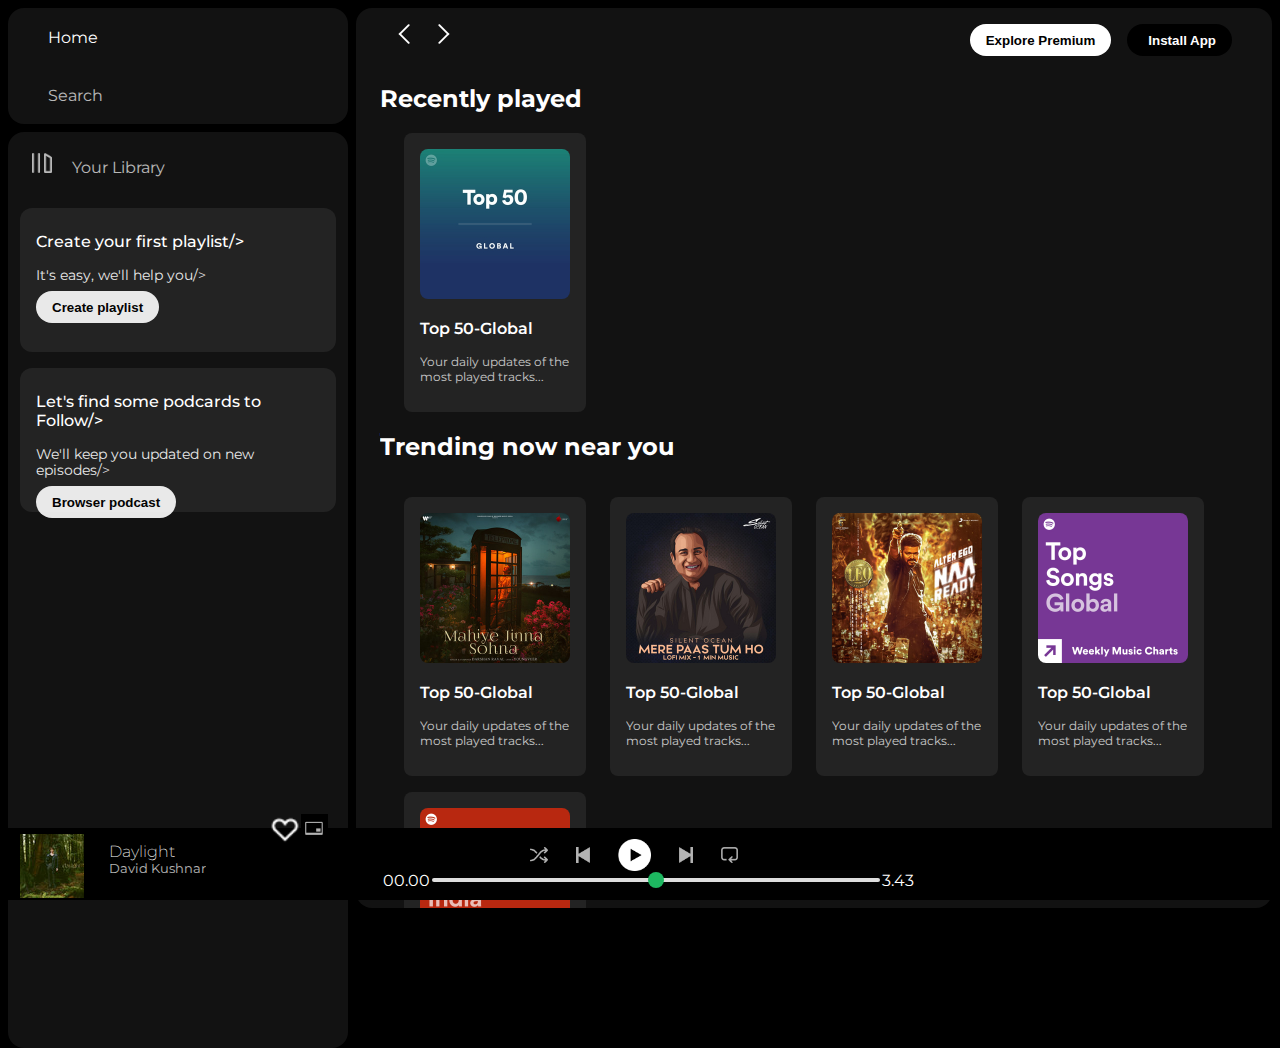
==== index.html @ 64c9b07a "Spotify Clone" ====
<!DOCTYPE html>
<html lang="en">
<head>
    <meta charset="UTF-8">
    <meta name="viewport" content="width=device-width, initial-scale=1.0">
    <link rel="stylesheet" href="https://cdnjs.cloudflare.com/ajax/libs/font-awesome/6.4.0/css/all.min.css" integrity="sha512-iecdLmaskl7CVkqkXNQ/ZH/XLlvWZOJyj7Yy7tcenmpD1ypASozpmT/E0iPtmFIB46ZmdtAc9eNBvH0H/ZpiBw==" crossorigin="anonymous" referrerpolicy="no-referrer" />
    <link href="style.css" rel="stylesheet">
    <link rel="icon" href="./Assets/logo.png">
    <title>Spotify-web player: Music for everyone</title>
    <link rel="preconnect" href="https://fonts.googleapis.com">
    <link rel="preconnect" href="https://fonts.gstatic.com" crossorigin>
    <link href="https://fonts.googleapis.com/css2?family=Montserrat:wght@300;400;500;600;700&family=Open+Sans:ital@0;1&display=swap" rel="stylesheet">
</head>
<body>
    <div class="main">
        <div class="sidebar">
            <div class="nav">
                <div class="nav-option" style="opacity: 1;">
                    <i class="fa-solid fa-house"></i>
                    <a href="#">Home</a>
                </div>
                <div class="nav-option">
                    <i class="fa-solid fa-magnifying-glass"></i>
                    <a href="#">Search</a>
                </div>
            </div>
            <div class="library">
                <div class="options">
                    <div class="lib-option nav-option">
                        <img src="./Assets/library_icon.png">
                        <a href="#">Your Library</a>
                    </div>
                    <div class="icons">
                        <i class="fa-solid fa-plus"></i>
                        <i class="fa-solid fa-arrow-right"></i>
                    </div>
                </div>
                <div class="lib-box">
                    <div class="box">
                        <p class="box-p1"> Create your first playlist/>
                        <p class="box-p2">It's easy, we'll help you/><br>
                        <button class="badge">Create playlist</button>
                    </div>
                    <div class="box">
                        <p class="box-p1"> Let's find some podcards to Follow/>
                        <p class="box-p2">We'll keep you updated on new episodes/><br>
                        <button class="badge">Browser podcast</button>
                    </div>
                </div>
            </div>
        </div>
        <div class="main-content">
            <div class="sticky-nav ">
                <div class="nav-icons">
                <img src="./Assets/backward_icon.png ">
                <img src="./Assets/forward_icon.png" class="hide">
            </div>
            <div class="sticky-nav-buttons ">
                <button class="badge nav-item hide">Explore Premium</button>
                <button class="badge nav-item dark-badge">
                    <i class="fa-sharp fa-regular fa-circle-down" style="margin-right:5px;"></i>Install App</button>
                <i class="fa-regular fa-user"></i>
            </div>
        </div>
                <h2>Recently played</h2>
                <div>
                    <div class="card opec">
                        <img src="./Assets/card1img.jpeg" class="card-img">
                        <p class="card-title">Top 50-Global</p>
                        <p class="card-inf">Your daily updates of the most played tracks...</p>
                    </div>
                </div>
                <h2>Trending now near you</h2>
                <div class="cards-container">
                    <div class="card">
                        <img src="./Assets/card2img.jpeg" class="card-img">
                        <p class="card-title">Top 50-Global</p>
                        <p class="card-inf">Your daily updates of the most played tracks...</p>
                    </div>

                     <div class="card">
                        <img src="./Assets/card3img.jpeg" class="card-img">
                        <p class="card-title">Top 50-Global</p>
                        <p class="card-inf">Your daily updates of the most played tracks...</p>
                    </div>
              
                    <div class="card">
                        <img src="./Assets/card4img.jpeg" class="card-img">
                        <p class="card-title">Top 50-Global</p>
                        <p class="card-inf">Your daily updates of the most played tracks...</p>
                    </div>

                    <div class="card">
                        <img src="./Assets/card5img.jpeg" class="card-img">
                        <p class="card-title">Top 50-Global</p>
                        <p class="card-inf">Your daily updates of the most played tracks...</p>
                    </div>

                    <div class="card">
                        <img src="./Assets/card6img.jpeg" class="card-img">
                        <p class="card-title">Top 50-Global</p>
                        <p class="card-inf">Your daily updates of the most played tracks...</p>
                    </div>

                </div>
                <h2>Featured charts</h2>
                <div class="cards-container">
                    <div class="card">
                        <img src="./Assets/card5img.jpeg" class="card-img">
                        <p class="card-title">Top 50-Global</p>
                        <p class="card-inf">Your daily updates of the most played tracks...</p>
                    </div>

                    <div class="card">
                        <img src="./Assets/card4img.jpeg" class="card-img">
                        <p class="card-title">Top 50-Global</p>
                        <p class="card-inf">Your daily updates of the most played tracks...</p>
                    </div>

                    <div class="card">
                        <img src="./Assets/card6img.jpeg" class="card-img">
                        <p class="card-title">Top 50-Global</p>
                        <p class="card-inf">Your daily updates of the most played tracks...</p>
                    </div>

                    <div class="card">
                        <img src="./Assets/card1img.jpeg" class="card-img">
                        <p class="card-title">Top 50-Global</p>
                        <p class="card-inf">Your daily updates of the most played tracks...</p>
                    </div>
                </div>
                <div class="footer">
                    <div class="line"></div>
                </div>
        </div>
        <div class="music-player">
            <div class="album">
                <div class="img-a"><img src="./Assets/album_picture.jpeg"></div>
                <div class="text-1">
                    <div class="album-text">Daylight</div>
                    <div class="album-text1">David Kushnar</div>
                </div>
                <div id="class">
                    <img src="./Assets/album_icon1.png">
                    <img class="ok" src="./Assets/album_icon2.png">
                </div>
            </div>
            <div class="player">
                <div class="player-controls">
                    <img src="./Assets/player_icon1.png"  class="playercontrol-icon">
                    <img src="./Assets/player_icon2.png"  class="playercontrol-icon">
                    <img src="./Assets/player_icon3.png"  class="playercontrol-icon" style="opacity: 1;height: 2rem;">
                    <img src="./Assets/player_icon4.png"  class="playercontrol-icon">
                    <img src="./Assets/player_icon5.png"  class="playercontrol-icon">
                </div>
                <div class="playback-bar">
                    <span curr-time>00.00</span>
                    <input type="range" min="0" max="100" step="1" class="progress-bar">
                    <span curr-time>3.43</span>
                </div>
            </div>
            <div class="controls"></div>
        </div>
    </div>
</body>
</html>
---- style.css ----
body{
    font-family: 'Montserrat', sans-serif;
    margin: 0;
    background-color: black;
    color: white;
    overflow: hidden;
}

.main{
    display: flex;
    height: 100vh;
    padding: 0.5rem;
}

.sidebar{
    background-color: #000;
    width: 340px;
    border-radius: 1rem;  /*1rem = 60px*/
    margin-right: 0.5rem;
}

.main-content{
    background-color: #121212;
    flex: 1;
    border-radius: 1rem;
    overflow: auto;
    padding-right: 15px;
    padding: 0 1.5rem 0 1.5rem;
}

.music-player{
   background-color: #000;
   bottom: 0;
   position: fixed;
   width: 100%;
   height: 72px;
}

a{
    text-decoration: none;
    color: white;
}

.nav{
    background-color: #121212;
    height: 100px;
    border-radius: 1rem;
    display: flex;
    flex-direction: column;
    justify-content: center;
    padding: 0.5rem 0.75rem;
}

.nav-option{
    line-height: 2.5rem;
    opacity: 0.7;
    padding: 0.5rem 0.75rem;
}
.nav-option:hover{
    line-height: 2.5rem;
    opacity: 1;
}


.nav-option i{
    font-size: 1.25rem;
}

.nav-option a{
    font-size: 1rem;
    margin-left: 1rem;
}

.library{
    background-color: #121212;
    border-radius: 1rem;
    height: 100%;
    margin-top: 0.5rem;
    padding: 0.5rem 0.75rem;
}

.options{
    display: flex;
    justify-content: space-between;
    align-items: center;
}

.lib-option img{
    height: 1.25rem;
    width: 1.25rem;
}

.icons{
    font-size: 1.25rem;
    display: flex;
}

.icons i{
    margin-right: 1rem;
    opacity: 0.7;

}

.icons i:hover{
    opacity: 1;
}

.box{
    background-color: #232323;
    height: 8rem;
    border-radius: 0.75rem;
    margin: 0.75rem 0 1rem 0;
    padding: 0.5rem 1rem;
}

.box-p1{
    font-size: 1rem;
    font-weight: 500;
}

.box-p2{
    font-size: 0.85rem;
    opacity: 0.9;
}

.badge{
    background-color: white;
    border: none;
    border-radius: 100px;
    padding: 0.25rem 1rem;
    font-weight: 700;
    height: 2rem;
    margin-top: 0.5rem;
    width: fit-content;
}



.sticky-nav{
    background-color: #121212;
    position: sticky;
    top: 0;
    display: flex;
    justify-content: space-between;
    align-items: center;
    padding: 0.5rem 0 0.5rem 0;
    z-index: 10;
}

.sticky-nav img{
    /* height: 1rem;
    width: 1rem; */
    margin-left: 0.75rem;
}

.sticky-nav-buttons {
    display: flex;
    justify-content: center;
    align-items: center;
}

.sticky-nav-buttons button{
    margin-right: 1rem;
}

.nav-item{
    margin-right: 1.5rem;
}
.dark-badge{
    background-color: #000;
    color: white;
}

@media(max-width:1000px){
    .hide{
        display: none;
    }
}

.card {
    background-color: #232323;
    width: 150px;
    border-radius: 0.5rem;
    padding: 1rem;
    margin-left: 1.5rem;
    margin-top: 1rem;
}

.card-img{
    width: 100%;
    border-radius: 0.5rem;
}

.card-title{
    font-weight: 600;

}
.card-inf{
    font-size: 0.75rem;
    opacity: 0.75;
}

.cards-container{
    display: flex;
    flex-wrap: wrap;
}


.footer{
    height: 250px;
    display: flex;
    align-items: center;
    justify-content: center;

}

.line{
    width: 90%;
    height: 30%;
    border-top: 1px solid white;
    opacity: 0.7;
}

.music-player{
    display: flex;
    justify-content: space-between;
    align-items: center;
}

.album{
    width: 25%;
    display: flex;
}
.img-a{
    margin: 0.75rem ;
   margin-top: 1.2rem;
}

.text-1{
    width: 160px;
    text-align: start;
    padding-left: 5px;
    margin-left: 0.5rem;
    margin-top: 1rem;
}
.album-text{
    margin-top: 12px;
    font-weight: 200;
    opacity: 1;
}
.album-text1{
    font-size: 0.80rem;
    opacity: 0.7;
}
#class{
  display: flex;
  justify-content: center;
  height: 2rem;
}

.player{
    width: 50%;
}

.controls{
    width: 25%;
}

.playercontrol-icon{
    height: 1rem;
    margin-right: 1.75rem;
    align-content: center;
    opacity: 0.7;
}

.playercontrol-icon:hover{
    opacity: 1;
}
.player-controls{
    display: flex;
    justify-content: center;
    align-items: center;
}

.playback-bar{
    display: flex;
    justify-content: center;
    align-items: center;
}

.progress-bar{
    width: 70%;
    appearance: none;
    background-color: transparent;
    cursor: pointer;
}

.progress-bar::-webkit-slider-runnable-track{
    background-color: #ddd;
    border-radius: 100px;
    height: 0.25rem;
}

.progress-bar::-webkit-slider-thumb{
    appearance: none;
    height: 1rem;
    width: 1rem;
    border-radius: 50%;
    background-color: #1db760;
    margin-top: -6px;
}
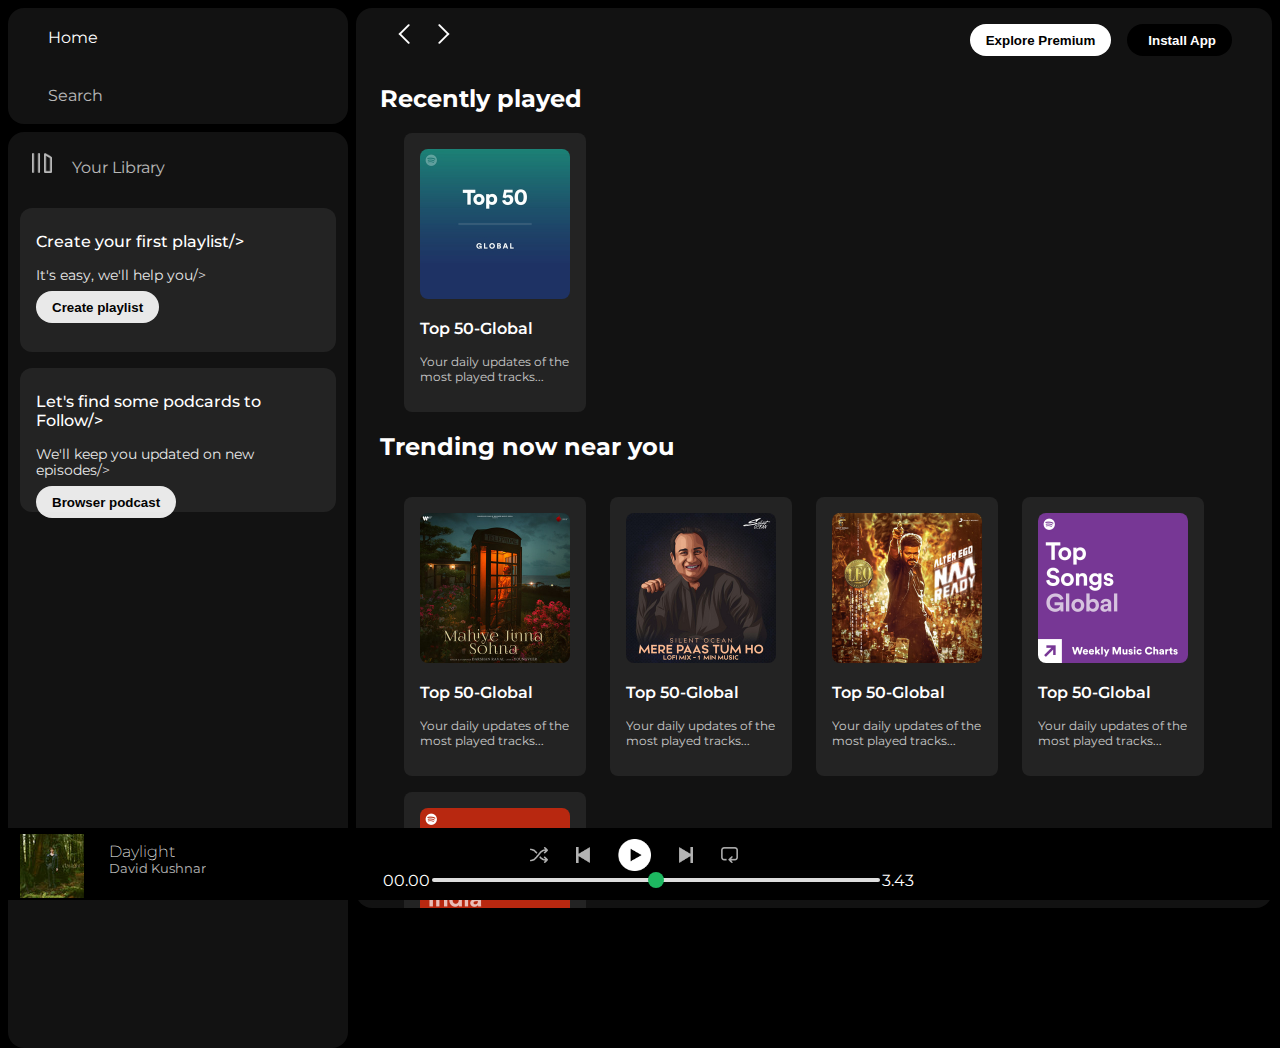
==== commit f63b206a: "Edit Footer" ====
--- a/index.html
+++ b/index.html
@@ -140,10 +140,6 @@
                     <div class="album-text">Daylight</div>
                     <div class="album-text1">David Kushnar</div>
                 </div>
-                <div id="class">
-                    <img src="./Assets/album_icon1.png">
-                    <img class="ok" src="./Assets/album_icon2.png">
-                </div>
             </div>
             <div class="player">
                 <div class="player-controls">
--- a/style.css
+++ b/style.css
@@ -257,7 +257,9 @@
   justify-content: center;
   height: 2rem;
 }
-
+.class{
+    
+}
 .player{
     width: 50%;
 }
